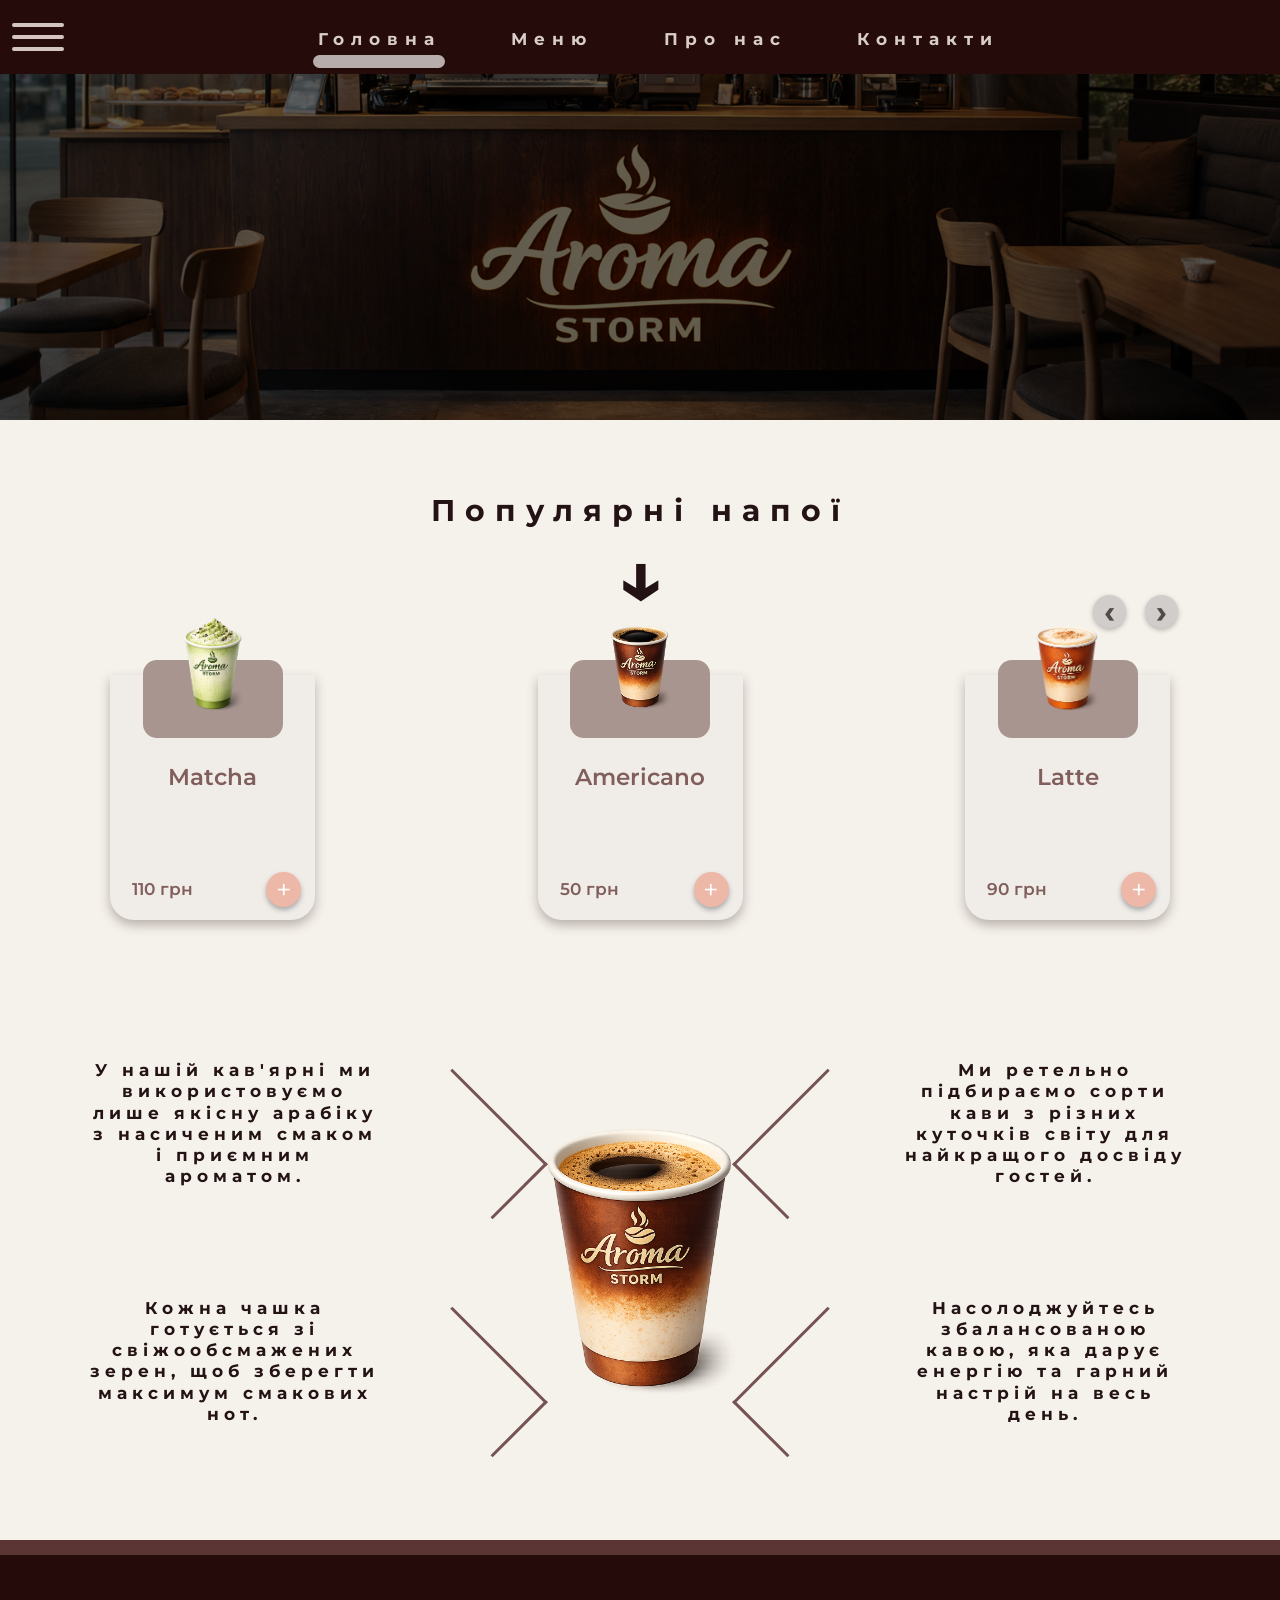
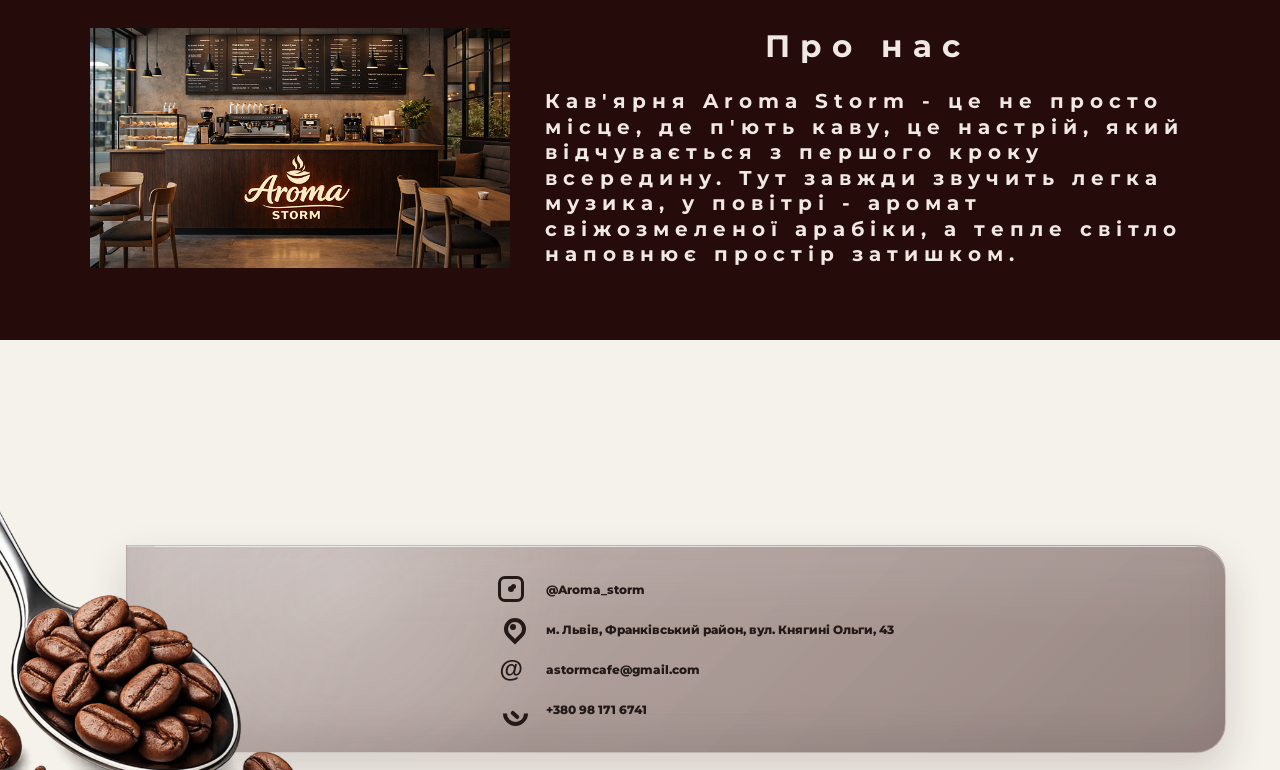
==== index.html @ 8550aa00 "ррааа" ====
<!DOCTYPE html>
<html lang="uk">
<head>
  <meta charset="UTF-8">
  <meta name="viewport" content="width=device-width, initial-scale=1.0">
  <title>Головна | Aroma Storm</title>
  <link rel="stylesheet" href="common.css">
  <link href="https://fonts.googleapis.com/css2?family=Great+Vibes&family=Kelly+Slab&family=Montserrat:wght@500;600;700;800&family=Playfair+Display:wght@400;600;700&display=swap" rel="stylesheet">
</head>
<body>
  <header class="hero">
    <nav class="nav">
      <button class="burger" aria-label="Меню">
        <span></span>
        <span></span>
        <span></span>
      </button>

      <ul>
        <li><a href="main.html" class="active">Головна</a></li>
        <li><a href="menu.html">Меню</a></li>
        <li><a href="about.html">Про нас</a></li>
        <li><a href="contacts.html">Контакти</a></li>
      </ul>
    </nav>

    <img src="img/logo.png" alt="Aroma Storm" class="hero-img">
  </header>

  <main>
    <section class="order-section" id="order">
      <h1>Популярні напої</h1>
      <div class="down-arrow">↓</div>

      <div class="arrows">
        <button type="button" aria-label="Назад">‹</button>
        <button type="button" aria-label="Вперед">›</button>
      </div>

      <div class="cards">
        <article class="card">
          <div class="image-bg"></div>
          <img src="img/matcha.png" alt="Matcha">
          <h3>Matcha</h3>
          <p>110 грн</p>
          <button type="button" class="add">+</button>
        </article>

        <article class="card">
          <div class="image-bg"></div>
          <img src="img/americano.png" alt="Americano">
          <h3>Americano</h3>
          <p>50 грн</p>
          <button type="button" class="add">+</button>
        </article>

        <article class="card">
          <div class="image-bg"></div>
          <img src="img/latte.png" alt="Latte">
          <h3>Latte</h3>
          <p>90 грн</p>
          <button type="button" class="add">+</button>
        </article>
      </div>

      <div class="coffee-info">
        <div class="text-block left top">
          У нашій кав'ярні ми використовуємо лише якісну арабіку з насиченим смаком і приємним ароматом.
        </div>

        <div class="text-block left bottom">
          Кожна чашка готується зі свіжообсмажених зерен, щоб зберегти максимум смакових нот.
        </div>

        <img src="img/center.png" alt="Aroma Storm coffee" class="big-coffee">

        <div class="text-block right top">
          Ми ретельно підбираємо сорти кави з різних куточків світу для найкращого досвіду гостей.
        </div>

        <div class="text-block right bottom">
          Насолоджуйтесь збалансованою кавою, яка дарує енергію та гарний настрій на весь день.
        </div>
      </div>
    </section>

    <section class="about" id="about">
      <img src="img/cafe-3.png" alt="Кав'ярня Aroma Storm">

      <div class="about-text">
        <h2>Про нас</h2>
        <p>
          Кав'ярня Aroma Storm - це не просто місце, де п'ють каву, це настрій, який відчувається з першого кроку всередину. Тут завжди звучить легка музика, у повітрі - аромат свіжозмеленої арабіки, а тепле світло наповнює простір затишком.
        </p>
      </div>
    </section>
  </main>

  <footer class="site-footer" id="contacts">
    <img src="img/spoon.png" alt="" class="footer-spoon">
    <div class="contact-panel">
      <div class="contact-list">
        <div class="contact-row">
          <span class="contact-icon instagram" aria-hidden="true"></span>
          <span>@Aroma_storm</span>
        </div>
        <div class="contact-row">
          <span class="contact-icon pin" aria-hidden="true"></span>
          <span>м. Львів, Франківський район, вул. Княгині Ольги, 43</span>
        </div>
        <div class="contact-row">
          <span class="contact-icon at" aria-hidden="true">@</span>
          <span>astormcafe@gmail.com</span>
        </div>
        <div class="contact-row">
          <span class="contact-icon phone" aria-hidden="true"></span>
          <span>+380 98 171 6741</span>
        </div>
      </div>
    </div>
  </footer>
  <script src="script.js"></script>
</body>
</html>
---- common.css ----
/* =========================================================
   Спільний файл стилів Aroma Storm
   Один CSS використовується для main.html, menu.html,
   about.html і contacts.html, щоб шапка, футер, кольори
   та адаптивність були однаковими на всьому сайті.
   ========================================================= */

/* Загальне скидання стилів і базова типографіка */
* {
  margin: 0;
  padding: 0;
  box-sizing: border-box;
}

html {
  scroll-behavior: smooth;
}

body {
  min-width: 320px;
  overflow-x: hidden;
  background: #f5f1eb;
  color: #241314;
  font-family: "Montserrat", Arial, sans-serif;
}

img {
  display: block;
  max-width: 100%;
}

/* Спільний hero-блок і навігація */
.hero {
  position: relative;
  height: clamp(300px, 43vw, 420px);
  overflow: hidden;
  background: #1d0b0a;
}

/* Затемнює hero, щоб навігація добре читалась на світлих фото. */
.hero::after {
  content: "";
  position: absolute;
  inset: 0;
  z-index: 1;
  background: rgba(0, 0, 0, .18);
  pointer-events: none;
}

.hero-img {
  width: 100%;
  height: 100%;
  object-fit: cover;
  object-position: center 70%;
  filter: brightness(48%);
}

.nav {
  position: absolute;
  inset: 0 0 auto;
  z-index: 10;
  min-height: 74px;
  display: flex;
  align-items: center;
  background: #260b0b;
}

.burger {
  width: 76px;
  min-width: 76px;
  height: 74px;
  display: grid;
  place-content: center;
  gap: 8px;
  border: 0;
  background: transparent;
  cursor: pointer;
}

.burger span {
  display: block;
  width: 52px;
  height: 4px;
  margin: 0;
  border-radius: 4px;
  background: #d4c5c0;
}

.nav ul {
  width: 100%;
  display: flex;
  justify-content: center;
  align-items: center;
  gap: clamp(24px, 5.5vw, 92px);
  padding: 0 clamp(18px, 4vw, 70px) 0 12px;
  list-style: none;
}

.nav a {
  position: relative;
  display: block;
  padding: 28px 0 24px;
  color: #d9cdca;
  font-family: "Montserrat", Arial, sans-serif;
  font-size: 17px;
  font-weight: 700;
  letter-spacing: 7px;
  line-height: 1;
  text-decoration: none;
  white-space: nowrap;
}

.nav a.active::after {
  content: "";
  position: absolute;
  left: 50%;
  bottom: 4px;
  width: 132px;
  height: 13px;
  transform: translateX(-50%);
  border-radius: 999px;
  background: #b7adad;
}

/* Маленьке JS-повідомлення після додавання товару або відгуку. */
.toast {
  position: fixed;
  left: 50%;
  bottom: 24px;
  z-index: 30;
  padding: 12px 18px;
  transform: translate(-50%, 18px);
  border: 1px solid rgba(255, 255, 255, .28);
  border-radius: 999px;
  background: rgba(38, 11, 11, .82);
  color: #f5f1eb;
  font-family: "Montserrat", Arial, sans-serif;
  font-size: 14px;
  font-weight: 700;
  opacity: 0;
  pointer-events: none;
  transition: opacity .2s ease, transform .2s ease;
  backdrop-filter: blur(12px);
  -webkit-backdrop-filter: blur(12px);
}

.toast.show {
  transform: translate(-50%, 0);
  opacity: 1;
}

/* Спільні мікроанімації. Вони легкі, щоб сайт не виглядав перевантаженим. */
.card,
.review-button,
.map-link,
.nav a {
  transition: transform .22s ease, box-shadow .22s ease, opacity .22s ease;
}

.card:hover,
.map-link:hover {
  transform: translateY(-6px);
}

.review-button:hover,
.nav a:hover {
  transform: translateY(-2px);
}

.reveal {
  transform: translateY(24px);
  opacity: 0;
  transition: transform .55s ease, opacity .55s ease;
}

.reveal.is-visible {
  transform: translateY(0);
  opacity: 1;
}

/* Спільний футер: ложка накладається поверх скляної панелі контактів. */
.site-footer {
  position: relative;
  min-height: 430px;
  padding-top: 205px;
  overflow: hidden;
  background: #f5f1eb;
}

.contact-panel {
  position: relative;
  z-index: 2;
  width: calc(100% - 180px);
  min-height: 178px;
  margin: 0 54px 0 126px;
  padding: 30px clamp(34px, 6vw, 94px) 30px clamp(220px, 29vw, 430px);
  display: flex;
  align-items: center;
  overflow: hidden;
  /* Скляний ефект: прозорий колір, blur і внутрішній світлий блік. */
  border: 1px solid rgba(255, 255, 255, .24);
  border-radius: 0 30px 30px 0;
  background:
    radial-gradient(circle at 20% 20%, rgba(255, 255, 255, .22), transparent 26%),
    linear-gradient(135deg, rgba(255, 255, 255, .22), rgba(255, 255, 255, .08) 38%, rgba(56, 38, 36, .16)),
    rgba(104, 79, 77, .54);
  backdrop-filter: blur(22px) saturate(145%);
  -webkit-backdrop-filter: blur(22px) saturate(145%);
  box-shadow:
    inset 0 1px 0 rgba(255, 255, 255, .36),
    inset 0 -22px 40px rgba(44, 29, 28, .10),
    0 18px 40px rgba(61, 47, 43, .18);
  color: #221918;
  font-family: "Montserrat", Arial, sans-serif;
  font-size: clamp(12px, .95vw, 15px);
  font-weight: 800;
}

.contact-panel::before {
  content: "";
  position: absolute;
  inset: 0;
  background:
    linear-gradient(105deg, rgba(255, 255, 255, .28), transparent 24%),
    linear-gradient(to bottom, rgba(255, 255, 255, .16), transparent 42%);
  opacity: .55;
  pointer-events: none;
}

.contact-panel::after {
  content: "";
  position: absolute;
  left: 28px;
  right: 28px;
  top: 0;
  height: 1px;
  background: rgba(255, 255, 255, .46);
  pointer-events: none;
}

.contact-list {
  position: relative;
  z-index: 1;
  display: grid;
  gap: 14px;
}

.contact-row {
  display: flex;
  align-items: center;
  gap: 22px;
  min-width: 0;
}

.contact-row span:last-child {
  overflow-wrap: anywhere;
}

/* Іконки контактів намальовані CSS-ом, без зовнішніх запитів і зайвих файлів. */
.contact-icon {
  position: relative;
  flex: 0 0 auto;
  width: 26px;
  height: 26px;
  color: #221918;
  font-family: Arial, sans-serif;
  font-size: 24px;
  font-weight: 800;
  line-height: 26px;
  text-align: center;
}

.instagram {
  border: 3px solid currentColor;
  border-radius: 7px;
}

.instagram::before {
  content: "";
  position: absolute;
  inset: 7px;
  border: 3px solid currentColor;
  border-radius: 50%;
}

.instagram::after {
  content: "";
  position: absolute;
  top: 5px;
  right: 5px;
  width: 5px;
  height: 5px;
  border-radius: 50%;
  background: currentColor;
}

.pin::before {
  content: "";
  position: absolute;
  left: 6px;
  top: 2px;
  width: 14px;
  height: 14px;
  border: 4px solid currentColor;
  border-radius: 50% 50% 50% 0;
  transform: rotate(-45deg);
}

.pin::after {
  content: "";
  position: absolute;
  left: 12px;
  top: 8px;
  width: 6px;
  height: 6px;
  border-radius: 50%;
  background: currentColor;
}

.phone::before {
  content: "";
  position: absolute;
  left: 5px;
  top: 5px;
  width: 17px;
  height: 17px;
  border: 4px solid currentColor;
  border-top-color: transparent;
  border-right-color: transparent;
  border-radius: 50%;
  transform: rotate(-45deg);
}

.phone::after {
  content: "";
  position: absolute;
  right: 4px;
  bottom: 5px;
  width: 10px;
  height: 4px;
  border-radius: 4px;
  background: currentColor;
  transform: rotate(42deg);
}

.footer-spoon {
  position: absolute;
  left: -44px;
  bottom: -94px;
  z-index: 4;
  width: clamp(350px, 32vw, 480px);
  max-width: none;
  pointer-events: none;
}

/* =========================================================
   Головна сторінка
   ========================================================= */
.order-section {
  position: relative;
  padding: 72px clamp(24px, 7vw, 95px) 45px;
  background: #f5f1eb;
}

.order-section h1 {
  margin-bottom: 8px;
  text-align: center;
  font-family: "Kelly Slab", sans-serif;
  font-size: 30px;
  letter-spacing: 10px;
}

.down-arrow {
  margin-bottom: 60px;
  text-align: center;
  font-family: Arial, sans-serif;
  font-size: 78px;
  font-weight: 700;
  line-height: 1;
}

.arrows {
  position: absolute;
  right: clamp(28px, 8vw, 120px);
  top: 175px;
}

.arrows button {
  width: 33px;
  height: 33px;
  margin-left: 15px;
  border: 0;
  border-radius: 50%;
  background: #d0cdca;
  color: #514a49;
  font-size: 32px;
  font-weight: 700;
  line-height: 20px;
  box-shadow: 0 2px 5px #b7b0ad;
  cursor: pointer;
}

.cards {
  max-width: 1060px;
  margin: 0 auto 105px;
  display: grid;
  grid-template-columns: repeat(3, 205px);
  justify-content: space-between;
  row-gap: 105px;
}

/* Картка товару: зображення виступає над кольоровою підкладкою. */
.card {
  position: relative;
  width: 205px;
  height: 245px;
  padding-top: 88px;
  border-radius: 0 0 24px 24px;
  background: #f0ece8;
  box-shadow: 0 5px 11px rgba(72, 58, 53, .35);
  text-align: center;
}

.image-bg {
  position: absolute;
  top: -15px;
  left: 50%;
  width: 140px;
  height: 78px;
  transform: translateX(-50%);
  border-radius: 14px;
  background: #a99590;
}

.card img {
  position: absolute;
  top: -86px;
  left: 50%;
  z-index: 2;
  width: 118px;
  height: 155px;
  object-fit: contain;
  transform: translateX(-50%);
}

.card h3 {
  color: #805e5b;
  font-size: 23px;
  font-weight: 600;
}

.card p {
  position: absolute;
  left: 22px;
  bottom: 21px;
  color: #805e5b;
  font-size: 17px;
  font-weight: 600;
}

.add {
  position: absolute;
  right: 14px;
  bottom: 13px;
  width: 35px;
  height: 35px;
  border: 0;
  border-radius: 50%;
  background: #edb8a7;
  color: #fff;
  font-size: 27px;
  line-height: 28px;
  box-shadow: 0 3px 5px #aaa;
  cursor: pointer;
}

.coffee-info {
  position: relative;
  max-width: 1180px;
  height: 470px;
  margin: 0 auto;
}

.big-coffee {
  position: absolute;
  left: 50%;
  bottom: 0;
  width: 315px;
  transform: translateX(-50%);
}

.text-block {
  position: absolute;
  width: 290px;
  text-align: center;
  font-family: "Kelly Slab", sans-serif;
  font-size: 17px;
  font-weight: 700;
  line-height: 1.25;
  letter-spacing: 5px;
}

/* Декоративні лінії між текстовими блоками та центральною чашкою. */
.text-block::after {
  content: "";
  position: absolute;
  width: 132px;
  height: 75px;
  border-top: 3px solid #765352;
}

.left {
  left: 0;
}

.right {
  right: 0;
}

.top {
  top: 35px;
}

.bottom {
  bottom: 70px;
}

.left::after {
  right: -160px;
  top: 45px;
  border-right: 3px solid #765352;
  transform: rotate(45deg);
}

.right::after {
  left: -160px;
  top: 45px;
  border-left: 3px solid #765352;
  transform: rotate(-45deg);
}

.about {
  min-height: 400px;
  padding: 58px clamp(24px, 7vw, 95px);
  display: grid;
  grid-template-columns: 420px 1fr;
  gap: 35px;
  align-items: center;
  border-top: 15px solid #5a3534;
  background: #260b0b;
}

.about img {
  width: 420px;
  height: 240px;
  object-fit: cover;
}

.about-text {
  color: #f0e8e3;
}

.about-text h2 {
  margin-bottom: 24px;
  text-align: center;
  font-size: 31px;
  letter-spacing: 10px;
}

.about-text p {
  font-size: 20px;
  font-weight: 700;
  line-height: 1.28;
  letter-spacing: 6px;
}

/* =========================================================
   Сторінка меню
   ========================================================= */
.menu-section {
  position: relative;
  padding: 48px clamp(24px, 8vw, 95px) 62px;
  background: #f5f1eb;
}

.section-top {
  max-width: 1180px;
  margin: 0 auto 70px;
  display: grid;
  grid-template-columns: 1fr auto 1fr;
  align-items: start;
}

.section-top h2 {
  color: #211213;
  font-family: "Kelly Slab", sans-serif;
  font-size: 38px;
  font-weight: 400;
}

.section-top h1 {
  color: #3a2524;
  font-family: "Great Vibes", cursive;
  font-size: 62px;
  font-weight: 400;
}

.section-top .arrows {
  position: static;
  justify-self: end;
  padding-top: 34px;
}

.drinks {
  border-bottom: 15px solid #5a3534;
}

.desserts {
  min-height: 690px;
  padding-top: 63px;
}

.dessert-top {
  grid-template-columns: 1fr 1fr;
  margin-bottom: 96px;
}

.dessert-top .arrows {
  padding-top: 20px;
}

.dessert-cards {
  grid-template-columns: repeat(3, 205px);
}

/* =========================================================
   Сторінка "Про нас"
   ========================================================= */
.intro {
  max-width: 1400px;
  margin: 0 auto;
  padding: 32px 20px 0;
}

.intro h1 {
  text-align: center;
  font-family: "Montserrat", Arial, sans-serif;
  font-size: clamp(46px, 5.8vw, 86px);
  font-weight: 600;
  line-height: 1.15;
  letter-spacing: clamp(12px, 3.2vw, 44px);
}

.title-line,
.founders-title {
  display: grid;
  grid-template-columns: 1fr auto 1fr;
  align-items: center;
  gap: 12px;
}

.title-line span,
.founders-title span {
  height: 6px;
  background: #0f0b0b;
}

.title-line h2 {
  font-family: "Montserrat", Arial, sans-serif;
  font-size: clamp(28px, 3vw, 48px);
  font-weight: 700;
  line-height: 1;
  letter-spacing: 18px;
}

.story-grid {
  display: grid;
  grid-template-columns: 1fr 1fr;
  gap: 66px;
  align-items: center;
}

.first-story {
  margin-top: 64px;
}

.second-story {
  margin-top: 132px;
}

.story-grid img {
  width: 100%;
  aspect-ratio: 701 / 467;
  object-fit: cover;
}

.story-grid p {
  max-width: 640px;
  font-size: clamp(22px, 1.74vw, 29px);
  font-weight: 600;
  line-height: 1.12;
}

.first-story p {
  padding-right: 20px;
}

.second-story p {
  padding-left: 20px;
}

/* Фото засновників: на desktop є вертикальний розділювач, на mobile блоки складаються. */
.founders {
  max-width: 1380px;
  margin: 146px auto 0;
  padding: 0 46px;
}

.founders-title {
  gap: 18px;
}

.founders-title h2 {
  white-space: nowrap;
  font-size: clamp(38px, 4vw, 64px);
  font-weight: 400;
  line-height: 1;
}

.founders-grid {
  margin-top: 46px;
  display: grid;
  grid-template-columns: minmax(260px, 440px) 8px minmax(260px, 440px);
  justify-content: center;
  gap: 72px;
}

.founder img {
  width: 100%;
  aspect-ratio: 1;
  object-fit: cover;
}

.founder p {
  margin-top: 28px;
  text-align: center;
  font-size: clamp(20px, 1.75vw, 28px);
  line-height: 1.2;
}

.divider {
  width: 7px;
  height: 510px;
  align-self: start;
  background: #0f0b0b;
}

/* =========================================================
   Сторінка контактів
   ========================================================= */
.feedback-section {
  min-height: 720px;
  padding: 62px clamp(24px, 6vw, 86px) 70px;
  background: #f5f1eb;
}

.feedback-section h1 {
  margin-bottom: 64px;
  text-align: center;
  font-family: "Montserrat", Arial, sans-serif;
  font-size: clamp(40px, 5vw, 72px);
  font-weight: 700;
  letter-spacing: clamp(10px, 3vw, 38px);
}

.feedback-grid {
  max-width: 1280px;
  margin: 0 auto;
  display: grid;
  grid-template-columns: minmax(320px, 1fr) minmax(420px, 680px);
  gap: 72px;
  align-items: center;
}

.feedback-contacts {
  display: grid;
  gap: 26px;
  font-family: "Montserrat", Arial, sans-serif;
  font-size: clamp(18px, 1.55vw, 24px);
  font-weight: 800;
}

.feedback-row {
  display: flex;
  align-items: center;
  gap: 34px;
  min-width: 0;
}

.feedback-row span:last-child {
  overflow-wrap: anywhere;
}

.feedback-row .contact-icon {
  width: 46px;
  height: 46px;
  font-size: 42px;
  line-height: 46px;
}

.feedback-row .instagram {
  border-width: 4px;
  border-radius: 11px;
}

.feedback-row .instagram::before {
  inset: 10px;
  border-width: 4px;
}

.map-link {
  display: block;
  overflow: hidden;
  border-radius: 2px;
  box-shadow: 0 12px 28px rgba(44, 29, 28, .18);
}

.map-link img {
  width: 100%;
  aspect-ratio: 679 / 358;
  object-fit: cover;
}

/* Форма відгуку відкривається через script.js, відгуки зберігаються в localStorage. */
.feedback-actions {
  max-width: 1180px;
  margin: 72px auto 0;
  display: grid;
  grid-template-columns: repeat(2, minmax(240px, 440px));
  justify-content: space-between;
  gap: 30px;
}

.review-button,
.review-submit {
  min-height: 74px;
  border: 0;
  border-radius: 999px;
  background: #704b4a;
  color: #f5f1eb;
  font-family: "Montserrat", Arial, sans-serif;
  font-size: clamp(20px, 2vw, 28px);
  font-weight: 800;
  cursor: pointer;
  box-shadow: 0 10px 22px rgba(61, 47, 43, .12);
}

.review-button:hover,
.review-submit:hover {
  background: #633f3f;
}

.reviews-panel {
  max-width: 900px;
  margin: 46px auto 0;
  padding: 30px;
  border: 1px solid rgba(255, 255, 255, .26);
  border-radius: 22px;
  background: rgba(112, 75, 74, .18);
  font-family: "Montserrat", Arial, sans-serif;
}

.reviews-panel[hidden],
.review-modal[hidden] {
  display: none;
}

.reviews-panel h2 {
  margin-bottom: 18px;
  font-size: 28px;
}

.reviews-list {
  display: grid;
  gap: 16px;
}

.review-item {
  padding: 18px;
  border-radius: 16px;
  background: rgba(255, 255, 255, .42);
}

.review-item strong {
  display: block;
  margin-bottom: 8px;
}

.review-modal {
  position: fixed;
  inset: 0;
  z-index: 40;
  display: grid;
  place-items: center;
  padding: 20px;
  background: rgba(29, 11, 10, .52);
  backdrop-filter: blur(8px);
  -webkit-backdrop-filter: blur(8px);
}

.review-dialog {
  position: relative;
  width: min(560px, 100%);
  padding: 34px;
  border: 1px solid rgba(255, 255, 255, .28);
  border-radius: 24px;
  background: rgba(245, 241, 235, .92);
  box-shadow: 0 24px 60px rgba(29, 11, 10, .28);
  font-family: "Montserrat", Arial, sans-serif;
}

.review-dialog h2 {
  margin-bottom: 24px;
  font-size: 30px;
}

.review-close {
  position: absolute;
  top: 14px;
  right: 18px;
  border: 0;
  background: transparent;
  color: #241314;
  font-size: 34px;
  line-height: 1;
  cursor: pointer;
}

.review-form {
  display: grid;
  gap: 18px;
}

.review-form label {
  display: grid;
  gap: 8px;
  font-weight: 800;
}

.review-form input,
.review-form textarea {
  width: 100%;
  border: 1px solid rgba(112, 75, 74, .28);
  border-radius: 14px;
  padding: 14px 16px;
  background: rgba(255, 255, 255, .72);
  color: #241314;
  font: inherit;
}

.review-form textarea {
  resize: vertical;
}

.review-submit {
  min-height: 58px;
  margin-top: 6px;
  font-size: 18px;
}

/* Єдиний шрифт для всього контенту сайту.
   Навігаційне меню не рухаємо: змінюється тільки типографіка блоків сторінок. */
body,
button,
input,
textarea,
select,
.toast,
.contact-panel,
.order-section h1,
.down-arrow,
.card h3,
.card p,
.text-block,
.about-text,
.section-top h1,
.section-top h2,
.intro h1,
.title-line h2,
.founders-title h2,
.founder p,
.feedback-section h1,
.feedback-contacts,
.review-button,
.reviews-panel,
.review-dialog,
.review-submit {
  font-family: "Montserrat", Arial, sans-serif;
}

/* =========================================================
   Стилі для планшетів
   Навігація стає burger-випадачкою, сітки зменшуються,
   а відступи футера ущільнюються для середніх екранів.
   ========================================================= */
@media (max-width: 1024px) {
  .nav {
    min-height: 66px;
  }

  .burger {
    width: 64px;
    min-width: 64px;
    height: 66px;
  }

  .burger span {
    width: 42px;
    height: 3px;
  }

  /* JS перемикає .nav-open на .nav, щоб відкрити це випадаюче меню. */
  .nav ul {
    position: absolute;
    left: 0;
    right: 0;
    top: 100%;
    max-height: 0;
    display: grid;
    justify-content: stretch;
    gap: 26px;
    overflow: hidden;
    padding: 0 18px;
    background: rgba(38, 11, 11, .96);
    box-shadow: 0 18px 28px rgba(31, 13, 12, .18);
    scrollbar-width: none;
    transition: max-height .25s ease, padding .25s ease;
  }

  .nav ul::-webkit-scrollbar {
    display: none;
  }

  .nav.nav-open ul {
    max-height: 260px;
    padding-top: 12px;
    padding-bottom: 16px;
  }

  .nav a {
    padding: 11px 0;
    font-size: 13px;
    letter-spacing: 3px;
  }

  .nav a.active::after {
    width: 72px;
    height: 7px;
    bottom: 0;
  }

  .site-footer {
    min-height: 365px;
    padding-top: 150px;
  }

  .contact-panel {
    width: calc(100% - 34px);
    min-height: 178px;
    margin: 0 17px;
    padding: 30px 22px 30px 152px;
    font-size: 12px;
  }

  .contact-row {
    gap: 14px;
  }

  .contact-icon {
    width: 25px;
    height: 25px;
    font-size: 23px;
    line-height: 25px;
  }

  .footer-spoon {
    left: -70px;
    bottom: -70px;
    width: 320px;
  }

  .order-section {
    padding-left: 36px;
    padding-right: 36px;
  }

  .cards,
  .dessert-cards {
    max-width: 560px;
    grid-template-columns: repeat(2, 205px);
    justify-content: center;
    gap: 105px 70px;
  }

  .coffee-info {
    max-width: 860px;
  }

  .text-block {
    width: 240px;
    font-size: 15px;
    letter-spacing: 3px;
  }

  .left::after,
  .right::after {
    display: none;
  }

  .section-top {
    grid-template-columns: 1fr auto;
    gap: 24px;
  }

  .section-top h1 {
    grid-column: 1 / -1;
    grid-row: 1;
    text-align: center;
  }

  .section-top h2 {
    grid-row: 2;
  }

  .section-top .arrows {
    grid-row: 2;
  }

  .story-grid {
    grid-template-columns: 1fr;
    gap: 28px;
  }

  .second-story img {
    order: -1;
  }

  .first-story,
  .second-story {
    margin-top: 54px;
  }

  .story-grid p,
  .first-story p,
  .second-story p {
    max-width: none;
    padding: 0;
  }

  .founders {
    margin-top: 80px;
    padding: 0 24px;
  }

  .founders-title h2 {
    white-space: normal;
    text-align: center;
  }

  .founders-grid {
    grid-template-columns: 1fr;
    gap: 42px;
    max-width: 460px;
    margin-left: auto;
    margin-right: auto;
  }

  .divider {
    display: none;
  }

  .feedback-section {
    padding-top: 46px;
  }

  .feedback-grid {
    grid-template-columns: 1fr;
    gap: 42px;
  }

  .feedback-actions {
    grid-template-columns: 1fr;
    max-width: 520px;
  }
}

/* =========================================================
   Стилі для телефонів
   Контент стає в одну колонку, шрифти зменшуються,
   а футер стає компактним для iPhone і вузьких Android-екранів.
   ========================================================= */
@media (max-width: 620px) {
  .hero {
    height: 320px;
  }

  .nav {
    min-height: 62px;
  }

  .burger {
    width: 54px;
    min-width: 54px;
    height: 62px;
  }

  .burger span {
    width: 36px;
  }

  .nav ul {
    gap: 18px;
    padding-left: 8px;
  }

  .nav a {
    font-size: 11px;
    letter-spacing: 2px;
  }

  .site-footer {
    min-height: 350px;
    padding-top: 128px;
  }

  .contact-panel {
    min-height: 188px;
    padding: 28px 14px 28px 96px;
    border-radius: 0 22px 22px 0;
    font-size: 11px;
  }

  .contact-list {
    gap: 17px;
  }

  .contact-icon {
    width: 24px;
    height: 24px;
    font-size: 22px;
    line-height: 24px;
  }

  .footer-spoon {
    left: -92px;
    bottom: -54px;
    width: 250px;
  }

  .order-section {
    padding: 42px 18px 28px;
  }

  .order-section h1 {
    font-size: 22px;
    line-height: 1.25;
    letter-spacing: 3px;
  }

  .down-arrow {
    margin-bottom: 62px;
    font-size: 56px;
  }

  .arrows {
    position: static;
    margin: -32px 0 72px;
    text-align: center;
  }

  .cards,
  .dessert-cards {
    grid-template-columns: 205px;
    gap: 96px;
  }

  .coffee-info {
    height: auto;
    display: flex;
    flex-direction: column;
    align-items: center;
    gap: 18px;
  }

  .big-coffee,
  .text-block {
    position: static;
    transform: none;
  }

  .big-coffee {
    width: 230px;
  }

  .text-block {
    width: 100%;
    max-width: 360px;
    font-size: 15px;
    line-height: 1.35;
    letter-spacing: 2px;
  }

  .text-block::after {
    display: none;
  }

  .about {
    grid-template-columns: 1fr;
    padding: 36px 18px;
  }

  .about img {
    width: 100%;
    height: auto;
  }

  .about-text h2 {
    font-size: 28px;
    letter-spacing: 5px;
  }

  .about-text p {
    font-size: 15px;
    line-height: 1.45;
    letter-spacing: 1px;
  }

  .menu-section {
    padding: 38px 18px 54px;
  }

  .section-top,
  .dessert-top {
    display: grid;
    grid-template-columns: 1fr auto;
    gap: 18px;
    margin-bottom: 82px;
  }

  .section-top h1 {
    grid-column: 1 / -1;
    font-size: 48px;
  }

  .section-top h2 {
    font-size: 25px;
  }

  .section-top .arrows {
    margin: 0;
    padding-top: 0;
  }

  .arrows button {
    width: 30px;
    height: 30px;
    margin-left: 8px;
    font-size: 28px;
  }

  .intro {
    padding-top: 28px;
    padding-inline: 16px;
  }

  .intro h1 {
    font-size: 40px;
    letter-spacing: 5px;
  }

  .title-line {
    grid-template-columns: 1fr;
    gap: 10px;
    text-align: center;
  }

  .title-line span,
  .founders-title span {
    height: 4px;
  }

  .title-line h2 {
    font-size: 24px;
    letter-spacing: 8px;
  }

  .story-grid p {
    font-size: 17px;
    line-height: 1.35;
  }

  .founders {
    margin-top: 64px;
  }

  .founders-title {
    grid-template-columns: 1fr;
  }

  .founders-title h2 {
    font-size: 32px;
  }

  .founder p {
    font-size: 18px;
  }

  .feedback-section {
    padding: 36px 16px 52px;
  }

  .feedback-section h1 {
    margin-bottom: 40px;
    font-size: 34px;
    letter-spacing: 6px;
  }

  .feedback-contacts {
    gap: 20px;
    font-size: 15px;
  }

  .feedback-row {
    gap: 16px;
  }

  .feedback-row .contact-icon {
    width: 30px;
    height: 30px;
    font-size: 28px;
    line-height: 30px;
  }

  .review-button {
    min-height: 58px;
    font-size: 18px;
  }

  .reviews-panel {
    padding: 20px;
  }

  .review-dialog {
    padding: 28px 20px;
  }
}
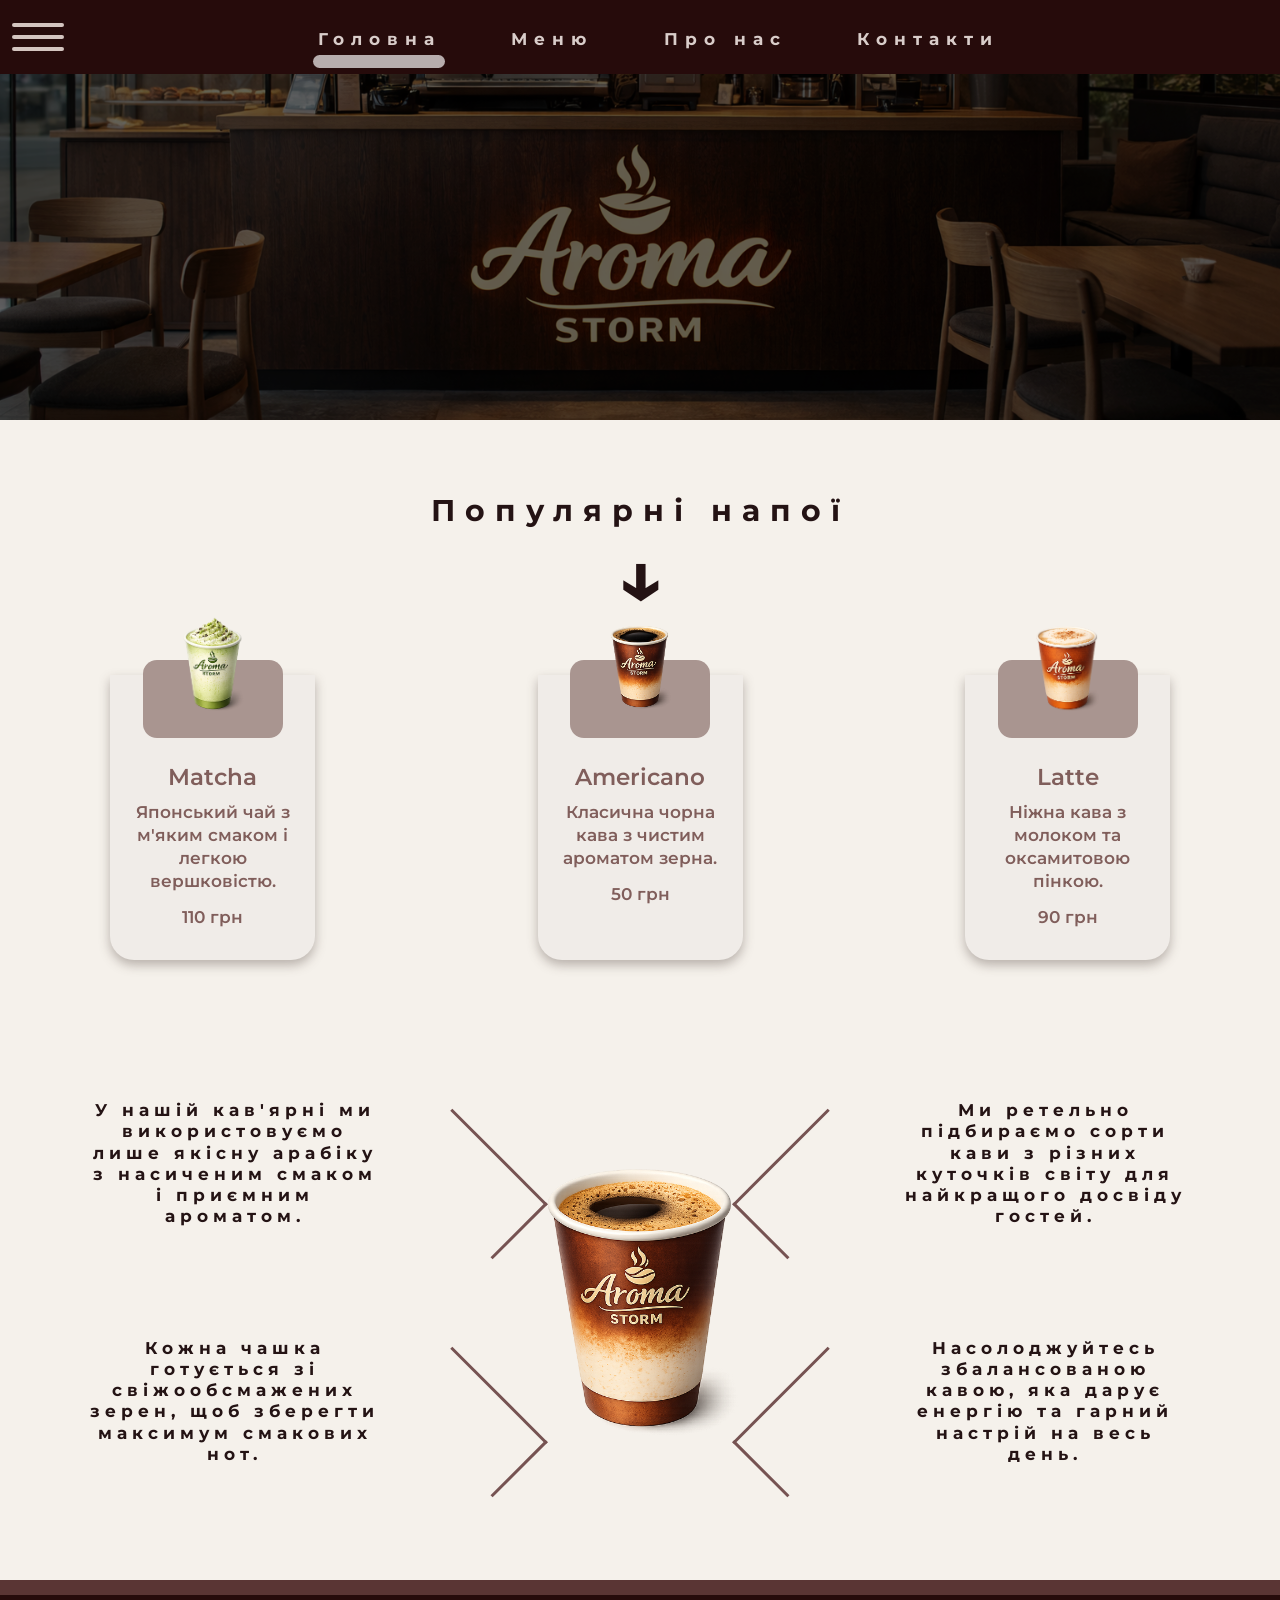
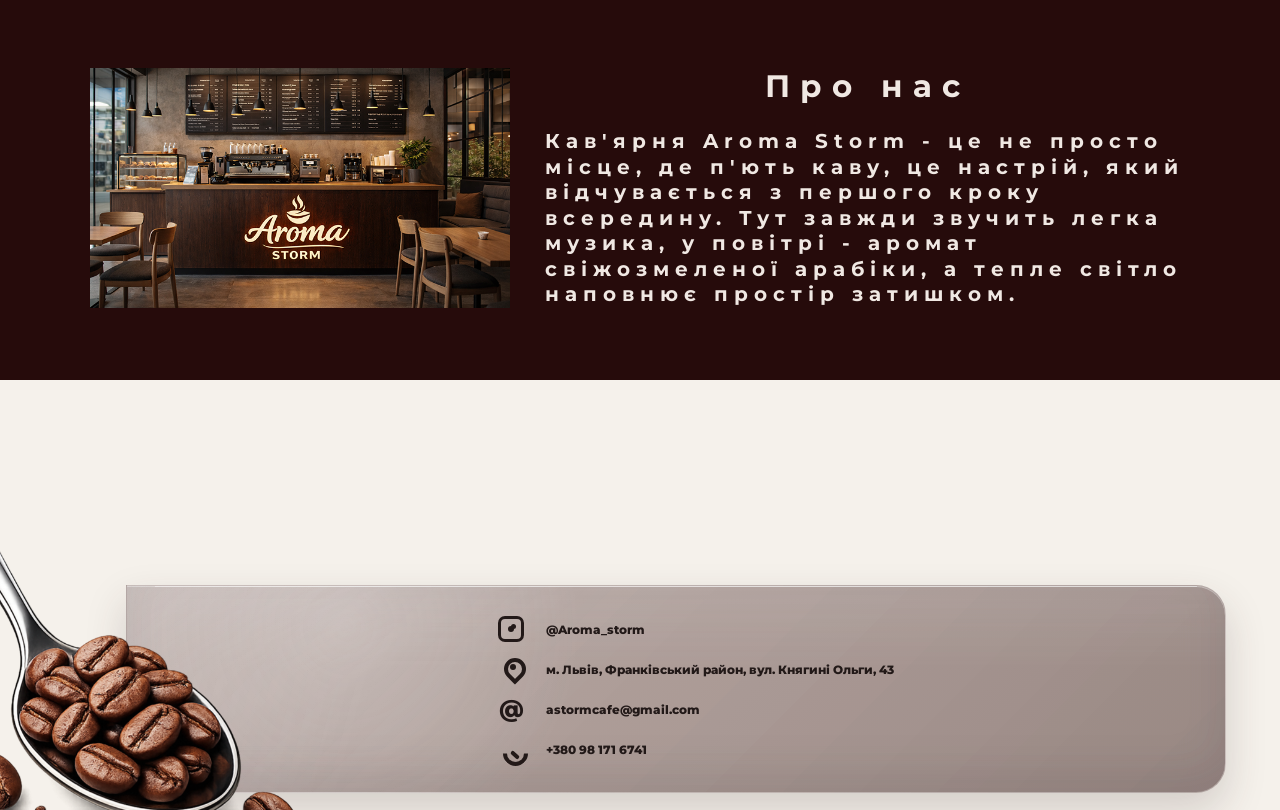
==== commit e91d1021: "123" ====
--- a/index.html
+++ b/index.html
@@ -1,4 +1,4 @@
-<!DOCTYPE html>
+﻿<!DOCTYPE html>
 <html lang="uk">
 <head>
   <meta charset="UTF-8">
@@ -17,7 +17,7 @@
       </button>
 
       <ul>
-        <li><a href="main.html" class="active">Головна</a></li>
+        <li><a href="index.html" class="active">Головна</a></li>
         <li><a href="menu.html">Меню</a></li>
         <li><a href="about.html">Про нас</a></li>
         <li><a href="contacts.html">Контакти</a></li>
@@ -32,34 +32,29 @@
       <h1>Популярні напої</h1>
       <div class="down-arrow">↓</div>
 
-      <div class="arrows">
-        <button type="button" aria-label="Назад">‹</button>
-        <button type="button" aria-label="Вперед">›</button>
-      </div>
-
       <div class="cards">
         <article class="card">
           <div class="image-bg"></div>
           <img src="img/matcha.png" alt="Matcha">
           <h3>Matcha</h3>
+          <p class="card-desc">Японський чай з м'яким смаком і легкою вершковістю.</p>
           <p>110 грн</p>
-          <button type="button" class="add">+</button>
         </article>
 
         <article class="card">
           <div class="image-bg"></div>
           <img src="img/americano.png" alt="Americano">
           <h3>Americano</h3>
+          <p class="card-desc">Класична чорна кава з чистим ароматом зерна.</p>
           <p>50 грн</p>
-          <button type="button" class="add">+</button>
         </article>
 
         <article class="card">
           <div class="image-bg"></div>
           <img src="img/latte.png" alt="Latte">
           <h3>Latte</h3>
+          <p class="card-desc">Ніжна кава з молоком та оксамитовою пінкою.</p>
           <p>90 грн</p>
-          <button type="button" class="add">+</button>
         </article>
       </div>
 
--- a/common.css
+++ b/common.css
@@ -10,6 +10,7 @@
   margin: 0;
   padding: 0;
   box-sizing: border-box;
+  font-family: "Montserrat", Arial, sans-serif;
 }
 
 html {
@@ -21,7 +22,6 @@
   overflow-x: hidden;
   background: #f5f1eb;
   color: #241314;
-  font-family: "Montserrat", Arial, sans-serif;
 }
 
 img {
@@ -101,7 +101,6 @@
   display: block;
   padding: 28px 0 24px;
   color: #d9cdca;
-  font-family: "Montserrat", Arial, sans-serif;
   font-size: 17px;
   font-weight: 700;
   letter-spacing: 7px;
@@ -120,33 +119,6 @@
   transform: translateX(-50%);
   border-radius: 999px;
   background: #b7adad;
-}
-
-/* Маленьке JS-повідомлення після додавання товару або відгуку. */
-.toast {
-  position: fixed;
-  left: 50%;
-  bottom: 24px;
-  z-index: 30;
-  padding: 12px 18px;
-  transform: translate(-50%, 18px);
-  border: 1px solid rgba(255, 255, 255, .28);
-  border-radius: 999px;
-  background: rgba(38, 11, 11, .82);
-  color: #f5f1eb;
-  font-family: "Montserrat", Arial, sans-serif;
-  font-size: 14px;
-  font-weight: 700;
-  opacity: 0;
-  pointer-events: none;
-  transition: opacity .2s ease, transform .2s ease;
-  backdrop-filter: blur(12px);
-  -webkit-backdrop-filter: blur(12px);
-}
-
-.toast.show {
-  transform: translate(-50%, 0);
-  opacity: 1;
 }
 
 /* Спільні мікроанімації. Вони легкі, щоб сайт не виглядав перевантаженим. */
@@ -211,7 +183,6 @@
     inset 0 -22px 40px rgba(44, 29, 28, .10),
     0 18px 40px rgba(61, 47, 43, .18);
   color: #221918;
-  font-family: "Montserrat", Arial, sans-serif;
   font-size: clamp(12px, .95vw, 15px);
   font-weight: 800;
 }
@@ -263,7 +234,6 @@
   width: 26px;
   height: 26px;
   color: #221918;
-  font-family: Arial, sans-serif;
   font-size: 24px;
   font-weight: 800;
   line-height: 26px;
@@ -365,7 +335,6 @@
 .order-section h1 {
   margin-bottom: 8px;
   text-align: center;
-  font-family: "Kelly Slab", sans-serif;
   font-size: 30px;
   letter-spacing: 10px;
 }
@@ -373,7 +342,6 @@
 .down-arrow {
   margin-bottom: 60px;
   text-align: center;
-  font-family: Arial, sans-serif;
   font-size: 78px;
   font-weight: 700;
   line-height: 1;
@@ -413,8 +381,9 @@
 .card {
   position: relative;
   width: 205px;
-  height: 245px;
+  min-height: 285px;
   padding-top: 88px;
+  padding-bottom: 24px;
   border-radius: 0 0 24px 24px;
   background: #f0ece8;
   box-shadow: 0 5px 11px rgba(72, 58, 53, .35);
@@ -444,34 +413,24 @@
 }
 
 .card h3 {
+  margin-bottom: 10px;
   color: #805e5b;
   font-size: 23px;
   font-weight: 600;
 }
 
 .card p {
-  position: absolute;
-  left: 22px;
-  bottom: 21px;
   color: #805e5b;
   font-size: 17px;
   font-weight: 600;
 }
 
-.add {
-  position: absolute;
-  right: 14px;
-  bottom: 13px;
-  width: 35px;
-  height: 35px;
-  border: 0;
-  border-radius: 50%;
-  background: #edb8a7;
-  color: #fff;
-  font-size: 27px;
-  line-height: 28px;
-  box-shadow: 0 3px 5px #aaa;
-  cursor: pointer;
+.card-desc {
+  width: 80%;
+  margin: 0 auto 14px;
+  color: #6f5653;
+  font-size: 12px;
+  line-height: 1.35;
 }
 
 .coffee-info {
@@ -493,7 +452,6 @@
   position: absolute;
   width: 290px;
   text-align: center;
-  font-family: "Kelly Slab", sans-serif;
   font-size: 17px;
   font-weight: 700;
   line-height: 1.25;
@@ -593,14 +551,12 @@
 
 .section-top h2 {
   color: #211213;
-  font-family: "Kelly Slab", sans-serif;
   font-size: 38px;
   font-weight: 400;
 }
 
 .section-top h1 {
   color: #3a2524;
-  font-family: "Great Vibes", cursive;
   font-size: 62px;
   font-weight: 400;
 }
@@ -644,7 +600,6 @@
 
 .intro h1 {
   text-align: center;
-  font-family: "Montserrat", Arial, sans-serif;
   font-size: clamp(46px, 5.8vw, 86px);
   font-weight: 600;
   line-height: 1.15;
@@ -666,7 +621,6 @@
 }
 
 .title-line h2 {
-  font-family: "Montserrat", Arial, sans-serif;
   font-size: clamp(28px, 3vw, 48px);
   font-weight: 700;
   line-height: 1;
@@ -767,7 +721,6 @@
 .feedback-section h1 {
   margin-bottom: 64px;
   text-align: center;
-  font-family: "Montserrat", Arial, sans-serif;
   font-size: clamp(40px, 5vw, 72px);
   font-weight: 700;
   letter-spacing: clamp(10px, 3vw, 38px);
@@ -785,7 +738,6 @@
 .feedback-contacts {
   display: grid;
   gap: 26px;
-  font-family: "Montserrat", Arial, sans-serif;
   font-size: clamp(18px, 1.55vw, 24px);
   font-weight: 800;
 }
@@ -848,7 +800,6 @@
   border-radius: 999px;
   background: #704b4a;
   color: #f5f1eb;
-  font-family: "Montserrat", Arial, sans-serif;
   font-size: clamp(20px, 2vw, 28px);
   font-weight: 800;
   cursor: pointer;
@@ -867,7 +818,6 @@
   border: 1px solid rgba(255, 255, 255, .26);
   border-radius: 22px;
   background: rgba(112, 75, 74, .18);
-  font-family: "Montserrat", Arial, sans-serif;
 }
 
 .reviews-panel[hidden],
@@ -916,7 +866,6 @@
   border-radius: 24px;
   background: rgba(245, 241, 235, .92);
   box-shadow: 0 24px 60px rgba(29, 11, 10, .28);
-  font-family: "Montserrat", Arial, sans-serif;
 }
 
 .review-dialog h2 {
@@ -995,7 +944,6 @@
 .reviews-panel,
 .review-dialog,
 .review-submit {
-  font-family: "Montserrat", Arial, sans-serif;
 }
 
 /* =========================================================
